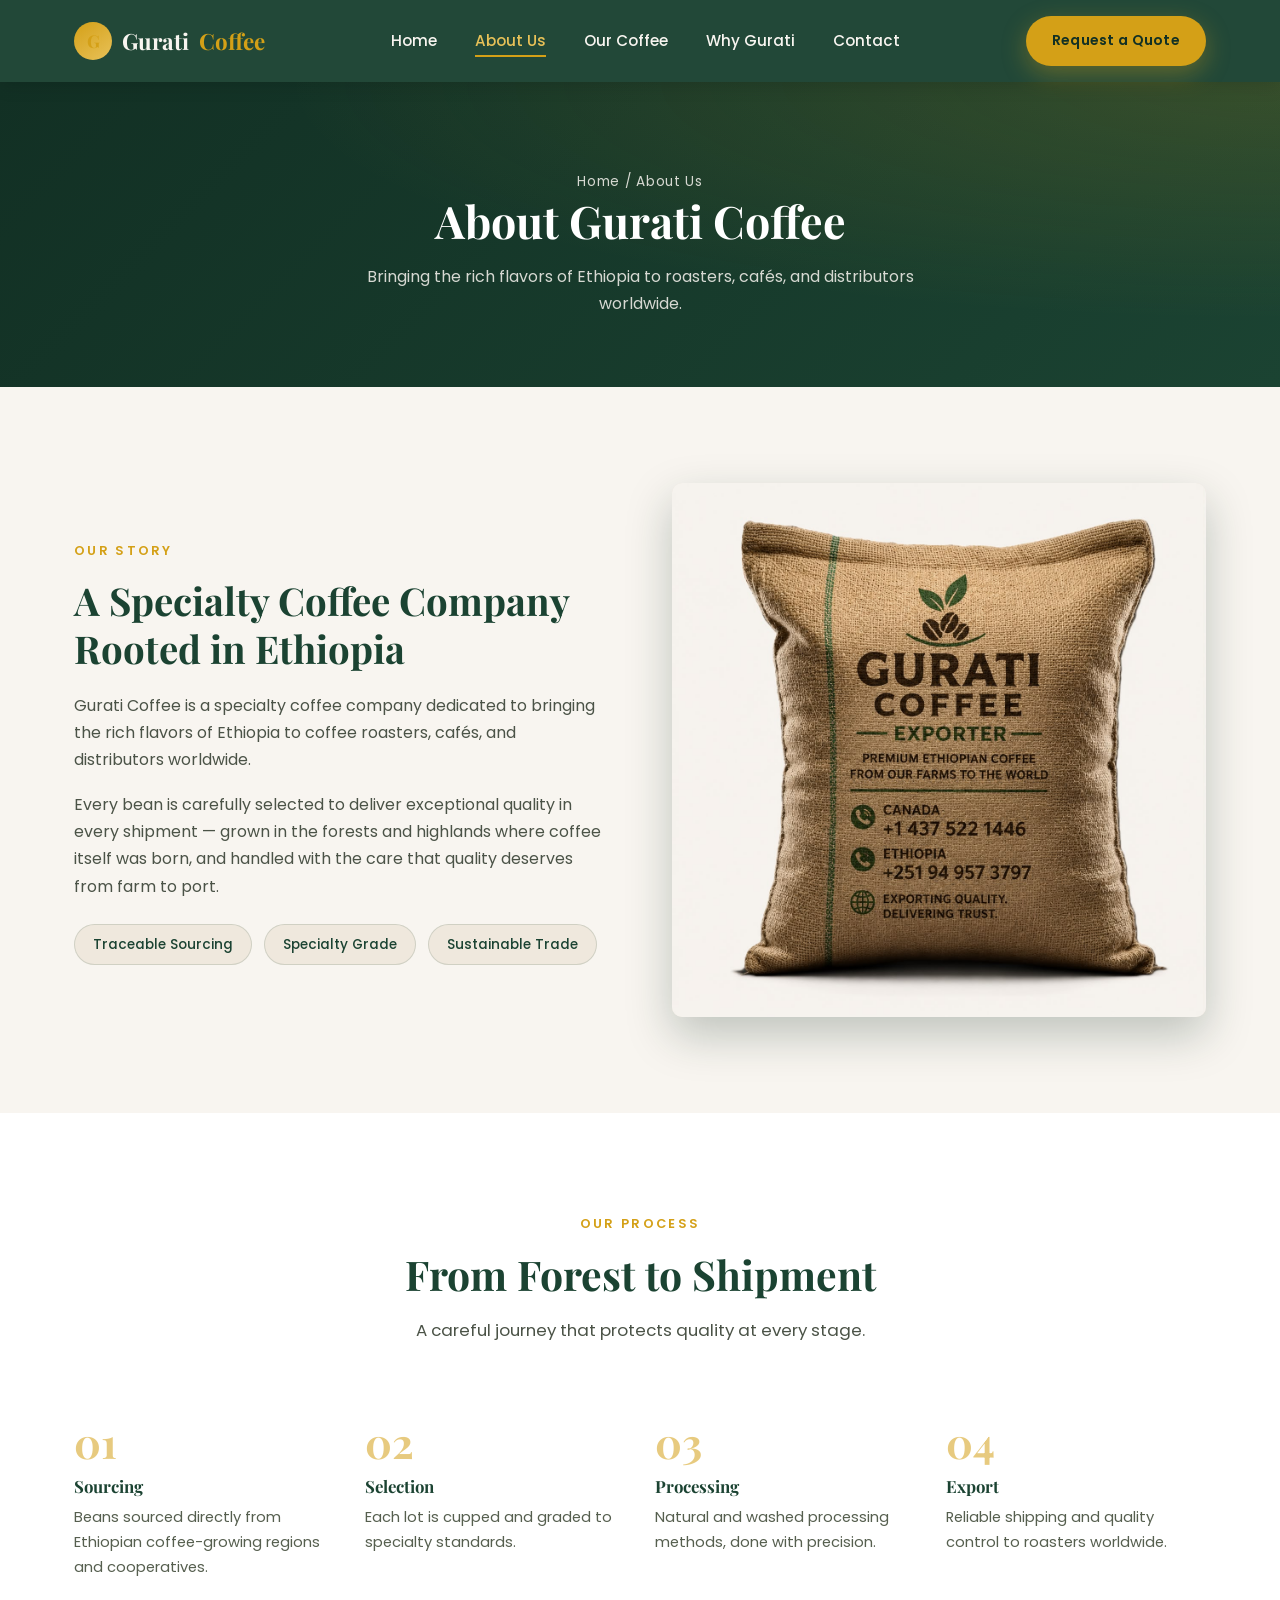
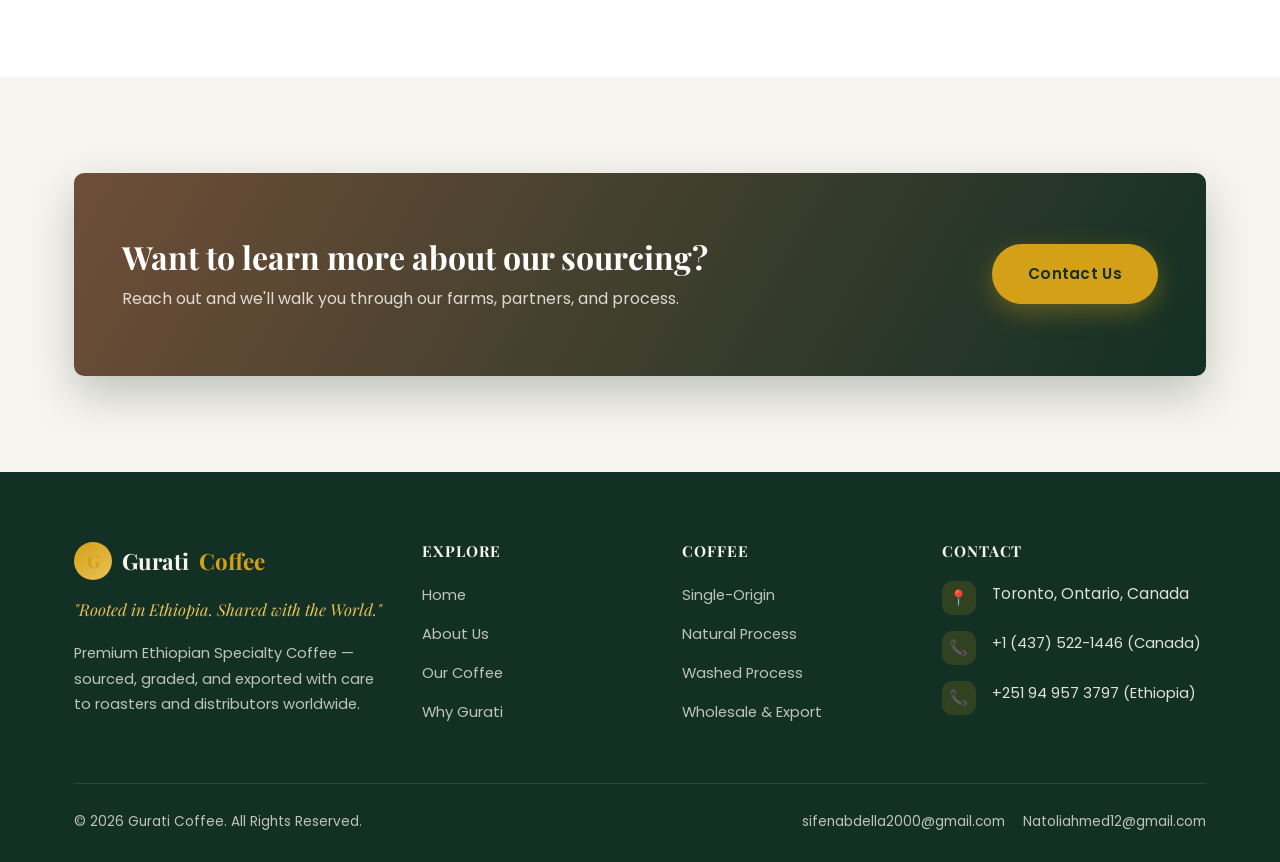
==== about.html @ 305aaea8 "first commit" ====
<!DOCTYPE html>
<html lang="en">
<head>
<meta charset="UTF-8">
<meta name="viewport" content="width=device-width, initial-scale=1.0">
<title>About Us | Gurati Coffee</title>
<meta name="description" content="Gurati Coffee is a specialty coffee company dedicated to bringing the rich flavors of Ethiopia to roasters, cafés, and distributors worldwide.">
<link rel="preconnect" href="https://fonts.googleapis.com">
<link rel="stylesheet" href="css/style.css">
</head>
<body>

<header class="site-header">
  <nav class="nav">
    <a href="index.html" class="logo">
      <span class="logo-mark">G</span>
      Gurati <span>Coffee</span>
    </a>
    <ul class="nav-links">
      <li><a href="index.html">Home</a></li>
      <li><a href="about.html" class="active">About Us</a></li>
      <li><a href="coffee.html">Our Coffee</a></li>
      <li><a href="why-us.html">Why Gurati</a></li>
      <li><a href="contact.html">Contact</a></li>
    </ul>
    <div class="nav-cta">
      <a href="contact.html" class="btn btn-primary">Request a Quote</a>
      <button class="nav-toggle" aria-label="Toggle menu">
        <span></span><span></span><span></span>
      </button>
    </div>
  </nav>
</header>

<section class="page-hero">
  <div class="container">
    <p class="breadcrumb">Home / About Us</p>
    <h1>About Gurati Coffee</h1>
    <p>Bringing the rich flavors of Ethiopia to roasters, cafés, and distributors worldwide.</p>
  </div>
</section>

<section class="section">
  <div class="container">
    <div class="split">
      <div>
        <span class="eyebrow">Our Story</span>
        <h2>A Specialty Coffee Company Rooted in Ethiopia</h2>
        <p>Gurati Coffee is a specialty coffee company dedicated to bringing the rich flavors of Ethiopia to coffee roasters, cafés, and distributors worldwide.</p>
        <p>Every bean is carefully selected to deliver exceptional quality in every shipment — grown in the forests and highlands where coffee itself was born, and handled with the care that quality deserves from farm to port.</p>
        <div class="tag-row">
          <span class="tag">Traceable Sourcing</span>
          <span class="tag">Specialty Grade</span>
          <span class="tag">Sustainable Trade</span>
        </div>
      </div>
      <div class="split-media has-photo">
        <img src="images/GUATI.jpeg" alt="Gurati Coffee export bag — premium Ethiopian coffee" loading="lazy">
      </div>
    </div>
  </div>
</section>

<section class="section section-alt">
  <div class="container">
    <div class="section-header">
      <span class="eyebrow">Our Process</span>
      <h2>From Forest to Shipment</h2>
      <p>A careful journey that protects quality at every stage.</p>
    </div>
    <div class="steps">
      <div class="step">
        <div class="step-number">01</div>
        <h3>Sourcing</h3>
        <p>Beans sourced directly from Ethiopian coffee-growing regions and cooperatives.</p>
      </div>
      <div class="step">
        <div class="step-number">02</div>
        <h3>Selection</h3>
        <p>Each lot is cupped and graded to specialty standards.</p>
      </div>
      <div class="step">
        <div class="step-number">03</div>
        <h3>Processing</h3>
        <p>Natural and washed processing methods, done with precision.</p>
      </div>
      <div class="step">
        <div class="step-number">04</div>
        <h3>Export</h3>
        <p>Reliable shipping and quality control to roasters worldwide.</p>
      </div>
    </div>
  </div>
</section>

<section class="section">
  <div class="container">
    <div class="cta-band">
      <div>
        <h2>Want to learn more about our sourcing?</h2>
        <p>Reach out and we'll walk you through our farms, partners, and process.</p>
      </div>
      <a href="contact.html" class="btn btn-primary">Contact Us</a>
    </div>
  </div>
</section>

<footer class="site-footer">
  <div class="container">
    <div class="footer-grid">
      <div class="footer-brand">
        <a href="index.html" class="logo">
          <span class="logo-mark">G</span>
          Gurati <span>Coffee</span>
        </a>
        <p class="footer-tagline">"Rooted in Ethiopia. Shared with the World."</p>
        <p class="footer-desc">Premium Ethiopian Specialty Coffee — sourced, graded, and exported with care to roasters and distributors worldwide.</p>
      </div>
      <div class="footer-col">
        <h4>Explore</h4>
        <ul>
          <li><a href="index.html">Home</a></li>
          <li><a href="about.html">About Us</a></li>
          <li><a href="coffee.html">Our Coffee</a></li>
          <li><a href="why-us.html">Why Gurati</a></li>
        </ul>
      </div>
      <div class="footer-col">
        <h4>Coffee</h4>
        <ul>
          <li><a href="coffee.html">Single-Origin</a></li>
          <li><a href="coffee.html">Natural Process</a></li>
          <li><a href="coffee.html">Washed Process</a></li>
          <li><a href="coffee.html">Wholesale &amp; Export</a></li>
        </ul>
      </div>
      <div class="footer-col">
        <h4>Contact</h4>
        <div class="contact-item">
          <span class="icon">📍</span>
          <p>Toronto, Ontario, Canada</p>
        </div>
        <div class="contact-item">
          <span class="icon">📞</span>
          <a href="tel:+14375221446">+1 (437) 522-1446 (Canada)</a>
        </div>
        <div class="contact-item">
          <span class="icon">📞</span>
          <a href="tel:+251949573797">+251 94 957 3797 (Ethiopia)</a>
        </div>
      </div>
    </div>
    <div class="footer-bottom">
      <p>© 2026 Gurati Coffee. All Rights Reserved.</p>
      <div class="emails">
        <a href="mailto:sifenabdella2000@gmail.com">sifenabdella2000@gmail.com</a>
        <a href="mailto:Natoliahmed12@gmail.com">Natoliahmed12@gmail.com</a>
      </div>
    </div>
  </div>
</footer>

<script src="js/main.js"></script>
</body>
</html>
---- css/style.css ----
/* ============================
   Gurati Coffee — Design System
   ============================ */

@import url('https://fonts.googleapis.com/css2?family=Playfair+Display:wght@500;600;700;800&family=Poppins:wght@300;400;500;600;700&display=swap');

:root {
  --forest-green: #1B4332;
  --forest-green-dark: #123024;
  --forest-green-light: #2D6A4F;
  --earth-brown: #6F4E37;
  --earth-brown-light: #8B6B4F;
  --cream: #F8F5F0;
  --cream-dark: #EFE8DD;
  --gold: #D4A017;
  --gold-light: #E8C158;
  --ink: #23281F;
  --white: #FFFFFF;

  --font-heading: 'Playfair Display', Georgia, serif;
  --font-body: 'Poppins', 'Segoe UI', sans-serif;

  --max-width: 1180px;
  --radius: 10px;
  --shadow-soft: 0 10px 30px rgba(27, 67, 50, 0.12);
  --shadow-strong: 0 18px 45px rgba(18, 48, 36, 0.25);
  --transition: 0.3s ease;
}

* {
  margin: 0;
  padding: 0;
  box-sizing: border-box;
}

html {
  scroll-behavior: smooth;
}

body {
  font-family: var(--font-body);
  color: var(--ink);
  background: var(--cream);
  line-height: 1.7;
  overflow-x: hidden;
}

img {
  max-width: 100%;
  display: block;
}

a {
  text-decoration: none;
  color: inherit;
}

ul {
  list-style: none;
}

h1, h2, h3, h4 {
  font-family: var(--font-heading);
  color: var(--forest-green);
  line-height: 1.25;
}

.container {
  max-width: var(--max-width);
  margin: 0 auto;
  padding: 0 24px;
}

.eyebrow {
  display: inline-block;
  font-size: 0.8rem;
  letter-spacing: 0.18em;
  text-transform: uppercase;
  color: var(--gold);
  font-weight: 600;
  margin-bottom: 14px;
}

.section {
  padding: 96px 0;
}

.section-header {
  text-align: center;
  max-width: 640px;
  margin: 0 auto 56px;
}

.section-header h2 {
  font-size: clamp(1.9rem, 3.2vw, 2.6rem);
  margin-bottom: 16px;
}

.section-header p {
  color: #4B5347;
  font-size: 1.05rem;
}

.section-alt {
  background: var(--white);
}

/* ---------- Buttons ---------- */
.btn {
  display: inline-flex;
  align-items: center;
  justify-content: center;
  gap: 8px;
  padding: 15px 34px;
  border-radius: 50px;
  font-family: var(--font-body);
  font-weight: 600;
  font-size: 0.95rem;
  letter-spacing: 0.02em;
  cursor: pointer;
  border: 2px solid transparent;
  transition: transform var(--transition), box-shadow var(--transition), background var(--transition), color var(--transition), border-color var(--transition);
  white-space: nowrap;
}

.btn-primary {
  background: var(--gold);
  color: var(--forest-green-dark);
  box-shadow: 0 8px 24px rgba(212, 160, 23, 0.35);
}

.btn-primary:hover {
  transform: translateY(-3px);
  box-shadow: 0 14px 30px rgba(212, 160, 23, 0.45);
}

.btn-outline {
  background: transparent;
  color: var(--cream);
  border-color: rgba(248, 245, 240, 0.6);
}

.btn-outline:hover {
  background: rgba(248, 245, 240, 0.12);
  border-color: var(--cream);
  transform: translateY(-3px);
}

.btn-dark {
  background: var(--forest-green);
  color: var(--cream);
}

.btn-dark:hover {
  background: var(--forest-green-dark);
  transform: translateY(-3px);
  box-shadow: var(--shadow-strong);
}

/* ---------- Header / Nav ---------- */
.site-header {
  position: sticky;
  top: 0;
  z-index: 100;
  background: rgba(27, 67, 50, 0.97);
  backdrop-filter: blur(6px);
  box-shadow: 0 2px 18px rgba(0, 0, 0, 0.15);
}

.nav {
  display: flex;
  align-items: center;
  justify-content: space-between;
  padding: 16px 24px;
  max-width: var(--max-width);
  margin: 0 auto;
}

.logo {
  display: flex;
  align-items: center;
  gap: 10px;
  font-family: var(--font-heading);
  font-size: 1.4rem;
  font-weight: 700;
  color: var(--cream);
}

.logo-mark {
  width: 38px;
  height: 38px;
  border-radius: 50%;
  background: linear-gradient(145deg, var(--gold), var(--gold-light));
  display: flex;
  align-items: center;
  justify-content: center;
  font-size: 1.1rem;
  color: var(--forest-green-dark);
  flex-shrink: 0;
}

.logo span {
  color: var(--gold);
}

.nav-links {
  display: flex;
  align-items: center;
  gap: 38px;
}

.nav-links a {
  color: var(--cream);
  font-weight: 500;
  font-size: 0.95rem;
  position: relative;
  padding: 6px 0;
  transition: color var(--transition);
}

.nav-links a::after {
  content: '';
  position: absolute;
  left: 0;
  bottom: 0;
  width: 0;
  height: 2px;
  background: var(--gold);
  transition: width var(--transition);
}

.nav-links a:hover,
.nav-links a.active {
  color: var(--gold-light);
}

.nav-links a:hover::after,
.nav-links a.active::after {
  width: 100%;
}

.nav-cta {
  display: flex;
  align-items: center;
  gap: 20px;
}

.nav-cta .btn {
  padding: 11px 24px;
  font-size: 0.88rem;
}

.nav-toggle {
  display: none;
  flex-direction: column;
  gap: 5px;
  background: none;
  border: none;
  cursor: pointer;
  padding: 6px;
}

.nav-toggle span {
  width: 26px;
  height: 2px;
  background: var(--cream);
  border-radius: 2px;
  transition: var(--transition);
}

/* ---------- Hero ---------- */
.hero {
  position: relative;
  background:
    radial-gradient(ellipse at top right, rgba(212, 160, 23, 0.18), transparent 55%),
    linear-gradient(135deg, var(--forest-green-dark) 0%, var(--forest-green) 55%, var(--forest-green-light) 100%);
  color: var(--cream);
  padding: 130px 0 110px;
  overflow: hidden;
}

.hero::before {
  content: '';
  position: absolute;
  inset: 0;
  background-image:
    url("data:image/svg+xml,%3Csvg xmlns='http://www.w3.org/2000/svg' width='120' height='120' viewBox='0 0 120 120'%3E%3Cg fill='none' stroke='%23F8F5F0' stroke-opacity='0.05' stroke-width='1.5'%3E%3Cpath d='M60 10 C40 30, 40 50, 60 70 C80 50, 80 30, 60 10 Z'/%3E%3Cpath d='M60 70 L60 110'/%3E%3C/g%3E%3C/svg%3E");
  background-size: 220px;
  opacity: 0.6;
  pointer-events: none;
}

.hero-inner {
  position: relative;
  z-index: 1;
  max-width: 760px;
}

.hero .eyebrow {
  color: var(--gold-light);
}

.hero h1 {
  color: var(--white);
  font-size: clamp(2.4rem, 5vw, 3.6rem);
  margin-bottom: 22px;
}

.hero h1 em {
  font-style: normal;
  color: var(--gold-light);
}

.hero p {
  font-size: 1.15rem;
  color: rgba(248, 245, 240, 0.88);
  max-width: 560px;
  margin-bottom: 40px;
}

.hero-actions {
  display: flex;
  flex-wrap: wrap;
  gap: 18px;
}

.page-hero {
  position: relative;
  background:
    radial-gradient(ellipse at top right, rgba(212, 160, 23, 0.16), transparent 55%),
    linear-gradient(135deg, var(--forest-green-dark) 0%, var(--forest-green) 100%);
  color: var(--cream);
  padding: 88px 0 70px;
  text-align: center;
}

.page-hero h1 {
  color: var(--white);
  font-size: clamp(2rem, 4vw, 2.8rem);
  margin-bottom: 14px;
}

.page-hero p {
  color: rgba(248, 245, 240, 0.85);
  max-width: 560px;
  margin: 0 auto;
}

.breadcrumb {
  font-size: 0.85rem;
  color: var(--gold-light);
  letter-spacing: 0.05em;
  margin-bottom: 16px;
}

/* ---------- Cards / Grids ---------- */
.grid {
  display: grid;
  gap: 32px;
}

.grid-2 { grid-template-columns: repeat(2, 1fr); }
.grid-3 { grid-template-columns: repeat(3, 1fr); }
.grid-4 { grid-template-columns: repeat(4, 1fr); }

.card {
  background: var(--white);
  border-radius: var(--radius);
  padding: 40px 30px;
  box-shadow: var(--shadow-soft);
  transition: transform var(--transition), box-shadow var(--transition);
  border-top: 3px solid var(--gold);
}

.card:hover {
  transform: translateY(-6px);
  box-shadow: var(--shadow-strong);
}

.card-icon {
  width: 56px;
  height: 56px;
  border-radius: 14px;
  background: linear-gradient(145deg, var(--forest-green), var(--forest-green-light));
  display: flex;
  align-items: center;
  justify-content: center;
  font-size: 1.5rem;
  margin-bottom: 22px;
}

.card h3 {
  font-size: 1.2rem;
  margin-bottom: 10px;
}

.card p {
  color: #565f4f;
  font-size: 0.96rem;
}

/* ---------- About split ---------- */
.split {
  display: grid;
  grid-template-columns: 1fr 1fr;
  gap: 64px;
  align-items: center;
}

.split-media {
  position: relative;
  border-radius: var(--radius);
  overflow: hidden;
  min-height: 380px;
  background: linear-gradient(155deg, var(--earth-brown) 0%, var(--forest-green) 100%);
  box-shadow: var(--shadow-strong);
  display: flex;
  align-items: center;
  justify-content: center;
}

.split-media::after {
  content: '☕';
  font-size: 5rem;
  opacity: 0.85;
  filter: drop-shadow(0 10px 18px rgba(0,0,0,0.25));
}

.split-media.alt {
  background: linear-gradient(155deg, var(--forest-green) 0%, var(--earth-brown) 100%);
}

.split-media.has-photo {
  background: var(--cream-dark);
}

.split-media.has-photo::after {
  content: none;
}

.split-media img {
  width: 100%;
  height: 100%;
  object-fit: cover;
  object-position: center;
}

.split h2 {
  font-size: clamp(1.8rem, 3vw, 2.4rem);
  margin-bottom: 20px;
}

.split p {
  color: #4B5347;
  margin-bottom: 18px;
}

.tag-row {
  display: flex;
  flex-wrap: wrap;
  gap: 12px;
  margin-top: 24px;
}

.tag {
  background: var(--cream-dark);
  color: var(--forest-green);
  border: 1px solid rgba(27, 67, 50, 0.15);
  padding: 8px 18px;
  border-radius: 50px;
  font-size: 0.85rem;
  font-weight: 500;
}

/* ---------- Stats / Why banner ---------- */
.why-band {
  background: var(--forest-green-dark);
  color: var(--cream);
  padding: 90px 0;
  position: relative;
  overflow: hidden;
}

.why-band::before {
  content: '';
  position: absolute;
  inset: 0;
  background-image: url("data:image/svg+xml,%3Csvg xmlns='http://www.w3.org/2000/svg' width='140' height='140' viewBox='0 0 140 140'%3E%3Cg fill='none' stroke='%23D4A017' stroke-opacity='0.06' stroke-width='1.5'%3E%3Ccircle cx='70' cy='70' r='60'/%3E%3C/g%3E%3C/svg%3E");
  background-size: 260px;
}

.why-band .section-header h2,
.why-band .section-header p {
  color: var(--cream);
}

.why-band .section-header p {
  color: rgba(248, 245, 240, 0.75);
}

.why-band .card {
  background: rgba(248, 245, 240, 0.06);
  border-top: 3px solid var(--gold);
  box-shadow: none;
  backdrop-filter: blur(4px);
}

.why-band .card h3 {
  color: var(--cream);
}

.why-band .card p {
  color: rgba(248, 245, 240, 0.75);
}

.why-band .card:hover {
  background: rgba(248, 245, 240, 0.1);
}

/* ---------- Process steps ---------- */
.steps {
  counter-reset: step;
  display: grid;
  grid-template-columns: repeat(4, 1fr);
  gap: 30px;
}

.step {
  position: relative;
  padding-top: 20px;
}

.step-number {
  font-family: var(--font-heading);
  font-size: 2.6rem;
  font-weight: 700;
  color: var(--gold);
  opacity: 0.55;
  line-height: 1;
  margin-bottom: 14px;
}

.step h3 {
  font-size: 1.05rem;
  margin-bottom: 8px;
}

.step p {
  color: #565f4f;
  font-size: 0.92rem;
}

/* ---------- CTA band ---------- */
.cta-band {
  background: linear-gradient(120deg, var(--earth-brown) 0%, var(--forest-green-dark) 100%);
  color: var(--cream);
  border-radius: var(--radius);
  padding: 64px 48px;
  display: flex;
  align-items: center;
  justify-content: space-between;
  gap: 32px;
  flex-wrap: wrap;
  box-shadow: var(--shadow-strong);
}

.cta-band h2 {
  color: var(--white);
  font-size: clamp(1.5rem, 2.6vw, 2rem);
  margin-bottom: 8px;
}

.cta-band p {
  color: rgba(248, 245, 240, 0.85);
}

/* ---------- Contact ---------- */
.contact-grid {
  display: grid;
  grid-template-columns: 1fr 1.15fr;
  gap: 56px;
  align-items: start;
}

.contact-info-card {
  background: var(--forest-green-dark);
  color: var(--cream);
  border-radius: var(--radius);
  padding: 44px 36px;
  box-shadow: var(--shadow-strong);
}

.contact-info-card h3 {
  color: var(--white);
  margin-bottom: 24px;
}

.contact-item {
  display: flex;
  gap: 16px;
  margin-bottom: 24px;
  align-items: flex-start;
}

.contact-item .icon {
  width: 42px;
  height: 42px;
  border-radius: 10px;
  background: rgba(212, 160, 23, 0.16);
  color: var(--gold-light);
  display: flex;
  align-items: center;
  justify-content: center;
  font-size: 1.1rem;
  flex-shrink: 0;
}

.contact-item h4 {
  color: var(--gold-light);
  font-size: 0.85rem;
  text-transform: uppercase;
  letter-spacing: 0.06em;
  margin-bottom: 4px;
}

.contact-item p, .contact-item a {
  color: rgba(248, 245, 240, 0.9);
  font-size: 0.98rem;
}

.contact-form {
  background: var(--white);
  border-radius: var(--radius);
  padding: 44px 40px;
  box-shadow: var(--shadow-soft);
}

.form-row {
  display: grid;
  grid-template-columns: 1fr 1fr;
  gap: 20px;
}

.field {
  margin-bottom: 22px;
}

.field label {
  display: block;
  font-size: 0.88rem;
  font-weight: 600;
  color: var(--forest-green);
  margin-bottom: 8px;
}

.field input,
.field select,
.field textarea {
  width: 100%;
  padding: 13px 16px;
  border: 1.5px solid #DDD6C9;
  border-radius: 8px;
  font-family: var(--font-body);
  font-size: 0.95rem;
  background: var(--cream);
  transition: border-color var(--transition), box-shadow var(--transition);
}

.field input:focus,
.field select:focus,
.field textarea:focus {
  outline: none;
  border-color: var(--gold);
  box-shadow: 0 0 0 3px rgba(212, 160, 23, 0.18);
}

.field textarea {
  resize: vertical;
  min-height: 130px;
}

.form-note {
  font-size: 0.82rem;
  color: #7a8172;
  margin-top: 12px;
}

.map-wrap {
  margin-top: 60px;
  border-radius: var(--radius);
  overflow: hidden;
  box-shadow: var(--shadow-soft);
}

.map-wrap iframe {
  width: 100%;
  height: 360px;
  border: 0;
  display: block;
}

/* ---------- Footer ---------- */
.site-footer {
  background: var(--forest-green-dark);
  color: rgba(248, 245, 240, 0.75);
  padding: 70px 0 28px;
}

.footer-grid {
  display: grid;
  grid-template-columns: 1.4fr 1fr 1fr 1.2fr;
  gap: 40px;
  padding-bottom: 46px;
  border-bottom: 1px solid rgba(248, 245, 240, 0.12);
}

.footer-brand .logo {
  margin-bottom: 16px;
}

.footer-tagline {
  font-family: var(--font-heading);
  font-style: italic;
  color: var(--gold-light);
  font-size: 1.02rem;
  margin: 14px 0 18px;
}

.footer-desc {
  font-size: 0.92rem;
  max-width: 320px;
}

.footer-col h4 {
  color: var(--cream);
  font-size: 0.95rem;
  text-transform: uppercase;
  letter-spacing: 0.06em;
  margin-bottom: 20px;
}

.footer-col ul li {
  margin-bottom: 12px;
}

.footer-col a {
  font-size: 0.92rem;
  transition: color var(--transition);
}

.footer-col a:hover {
  color: var(--gold-light);
}

.footer-col .contact-item {
  margin-bottom: 16px;
}

.footer-col .contact-item .icon {
  width: 34px;
  height: 34px;
  font-size: 0.95rem;
}

.social-row {
  display: flex;
  gap: 12px;
  margin-top: 18px;
}

.social-row a {
  width: 38px;
  height: 38px;
  border-radius: 50%;
  background: rgba(248, 245, 240, 0.08);
  display: flex;
  align-items: center;
  justify-content: center;
  transition: background var(--transition), transform var(--transition);
}

.social-row a:hover {
  background: var(--gold);
  color: var(--forest-green-dark);
  transform: translateY(-3px);
}

.footer-bottom {
  display: flex;
  align-items: center;
  justify-content: space-between;
  flex-wrap: wrap;
  gap: 12px;
  padding-top: 26px;
  font-size: 0.85rem;
}

.footer-bottom .emails {
  display: flex;
  gap: 18px;
  flex-wrap: wrap;
}

.footer-bottom a:hover {
  color: var(--gold-light);
}

/* ---------- Responsive ---------- */
@media (max-width: 960px) {
  .grid-4 { grid-template-columns: repeat(2, 1fr); }
  .grid-3 { grid-template-columns: repeat(2, 1fr); }
  .steps { grid-template-columns: repeat(2, 1fr); }
  .split { grid-template-columns: 1fr; }
  .split-media { min-height: 280px; order: -1; }
  .contact-grid { grid-template-columns: 1fr; }
  .footer-grid { grid-template-columns: 1fr 1fr; }
}

@media (max-width: 720px) {
  .nav-links, .nav-cta .btn-outline-desktop { display: none; }
  .nav-toggle { display: flex; }
  .nav-cta { gap: 12px; }

  .nav-links {
    position: absolute;
    top: 100%;
    left: 0;
    right: 0;
    background: var(--forest-green-dark);
    flex-direction: column;
    align-items: flex-start;
    padding: 24px;
    gap: 20px;
    box-shadow: var(--shadow-strong);
    display: none;
  }

  .nav-links.open {
    display: flex;
  }

  .grid-4, .grid-3, .grid-2 { grid-template-columns: 1fr; }
  .steps { grid-template-columns: 1fr; }
  .form-row { grid-template-columns: 1fr; }
  .footer-grid { grid-template-columns: 1fr; }
  .cta-band { flex-direction: column; text-align: center; }
  .section { padding: 70px 0; }
}
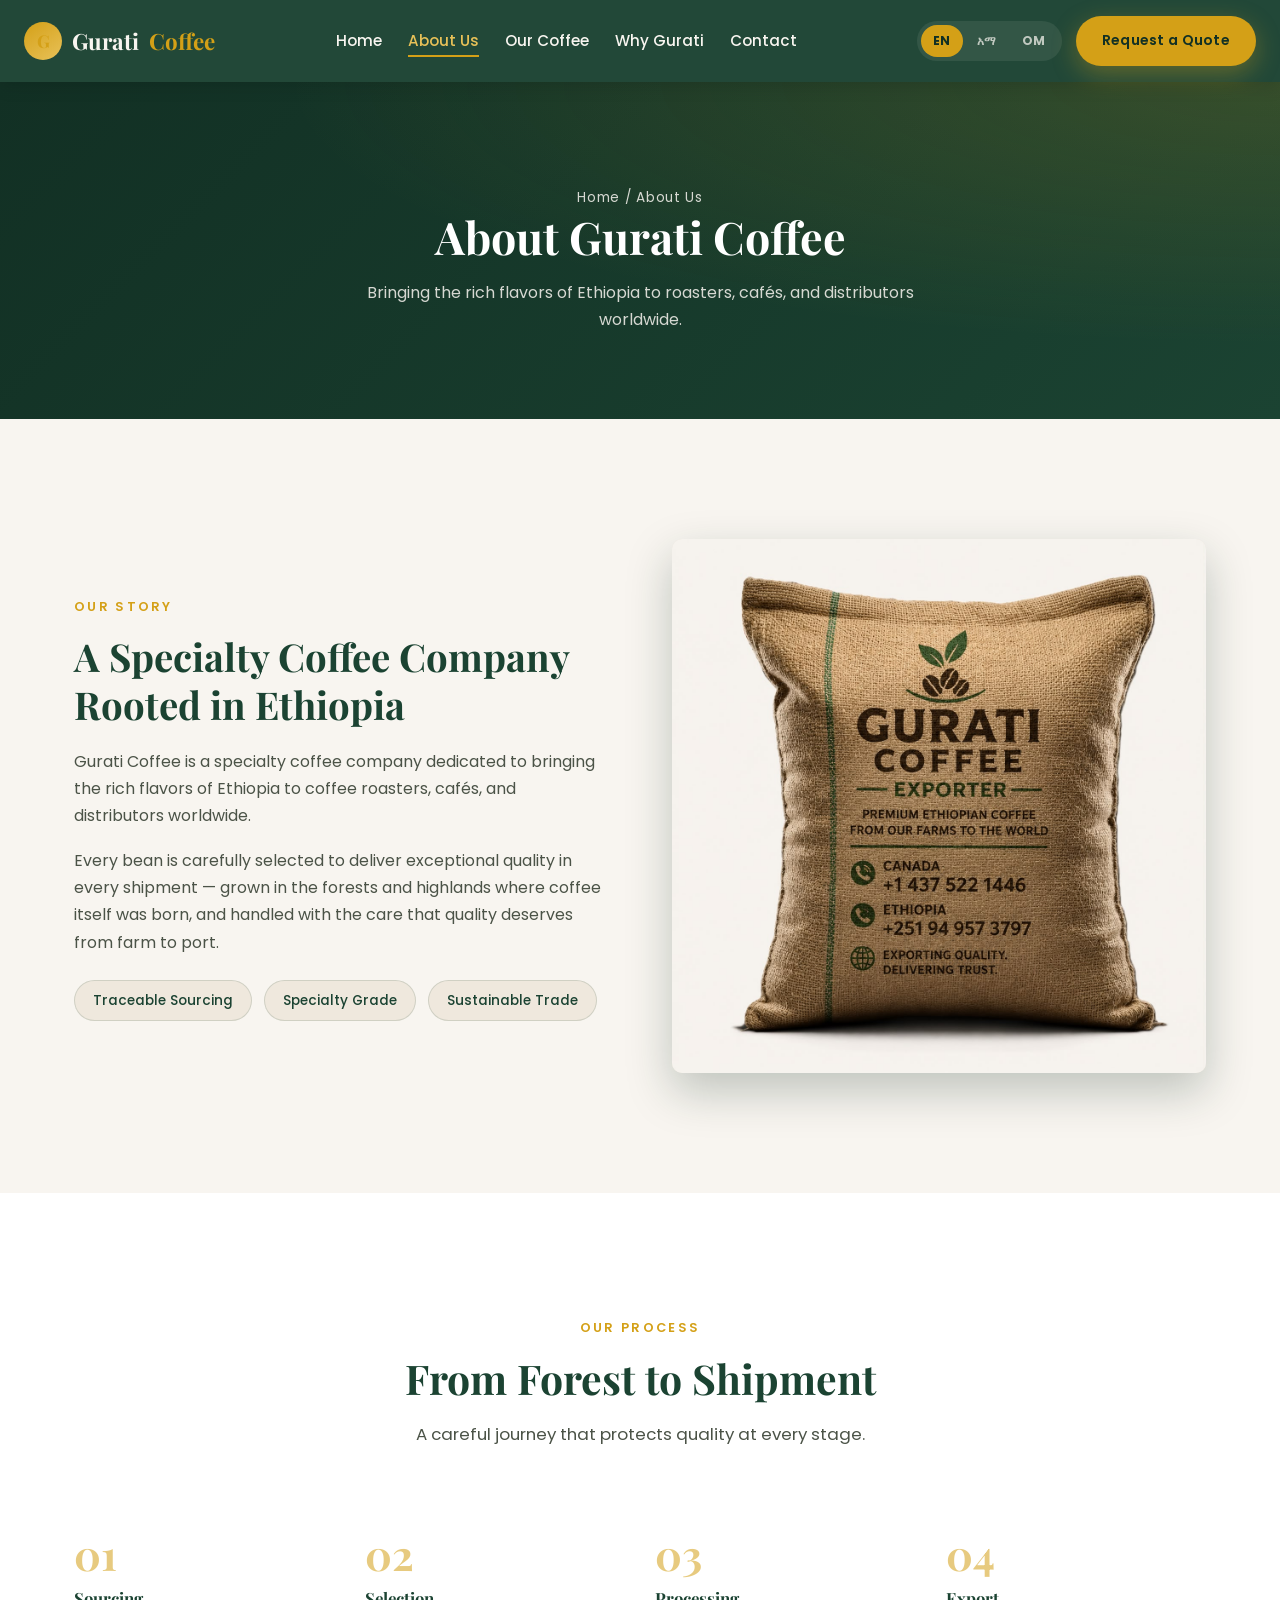
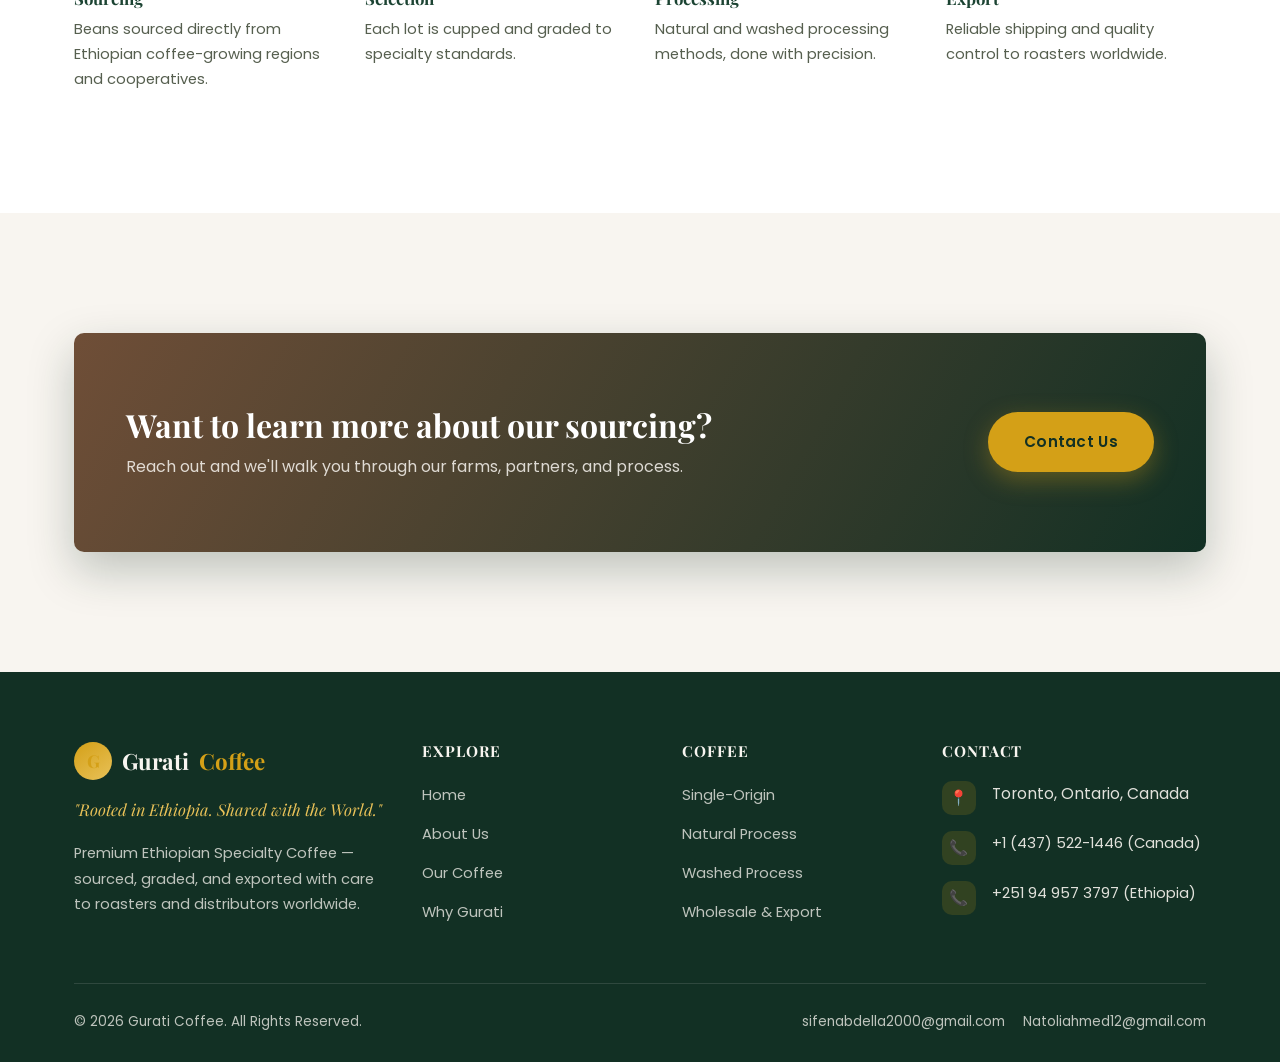
==== commit 92603fa8: "Add English/Amharic/Afaan Oromoo language switcher Wire data-i18n attributes across all pages with a" ====
--- a/about.html
+++ b/about.html
@@ -17,14 +17,19 @@
       Gurati <span>Coffee</span>
     </a>
     <ul class="nav-links">
-      <li><a href="index.html">Home</a></li>
-      <li><a href="about.html" class="active">About Us</a></li>
-      <li><a href="coffee.html">Our Coffee</a></li>
-      <li><a href="why-us.html">Why Gurati</a></li>
-      <li><a href="contact.html">Contact</a></li>
+      <li><a href="index.html" data-i18n="nav.home">Home</a></li>
+      <li><a href="about.html" class="active" data-i18n="nav.about">About Us</a></li>
+      <li><a href="coffee.html" data-i18n="nav.coffee">Our Coffee</a></li>
+      <li><a href="why-us.html" data-i18n="nav.why">Why Gurati</a></li>
+      <li><a href="contact.html" data-i18n="nav.contact">Contact</a></li>
     </ul>
     <div class="nav-cta">
-      <a href="contact.html" class="btn btn-primary">Request a Quote</a>
+      <div class="lang-switcher" role="group" aria-label="Language">
+        <button type="button" data-lang="en" class="active">EN</button>
+        <button type="button" data-lang="am">አማ</button>
+        <button type="button" data-lang="om">OM</button>
+      </div>
+      <a href="contact.html" class="btn btn-primary" data-i18n="common.requestQuote">Request a Quote</a>
       <button class="nav-toggle" aria-label="Toggle menu">
         <span></span><span></span><span></span>
       </button>
@@ -34,9 +39,9 @@
 
 <section class="page-hero">
   <div class="container">
-    <p class="breadcrumb">Home / About Us</p>
-    <h1>About Gurati Coffee</h1>
-    <p>Bringing the rich flavors of Ethiopia to roasters, cafés, and distributors worldwide.</p>
+    <p class="breadcrumb" data-i18n="about.breadcrumb">Home / About Us</p>
+    <h1 data-i18n="about.title">About Gurati Coffee</h1>
+    <p data-i18n="about.subtitle">Bringing the rich flavors of Ethiopia to roasters, cafés, and distributors worldwide.</p>
   </div>
 </section>
 
@@ -44,14 +49,14 @@
   <div class="container">
     <div class="split">
       <div>
-        <span class="eyebrow">Our Story</span>
-        <h2>A Specialty Coffee Company Rooted in Ethiopia</h2>
-        <p>Gurati Coffee is a specialty coffee company dedicated to bringing the rich flavors of Ethiopia to coffee roasters, cafés, and distributors worldwide.</p>
-        <p>Every bean is carefully selected to deliver exceptional quality in every shipment — grown in the forests and highlands where coffee itself was born, and handled with the care that quality deserves from farm to port.</p>
+        <span class="eyebrow" data-i18n="about.storyEyebrow">Our Story</span>
+        <h2 data-i18n="about.storyTitle">A Specialty Coffee Company Rooted in Ethiopia</h2>
+        <p data-i18n="about.storyP1">Gurati Coffee is a specialty coffee company dedicated to bringing the rich flavors of Ethiopia to coffee roasters, cafés, and distributors worldwide.</p>
+        <p data-i18n="about.storyP2">Every bean is carefully selected to deliver exceptional quality in every shipment — grown in the forests and highlands where coffee itself was born, and handled with the care that quality deserves from farm to port.</p>
         <div class="tag-row">
-          <span class="tag">Traceable Sourcing</span>
-          <span class="tag">Specialty Grade</span>
-          <span class="tag">Sustainable Trade</span>
+          <span class="tag" data-i18n="about.tag1">Traceable Sourcing</span>
+          <span class="tag" data-i18n="about.tag2">Specialty Grade</span>
+          <span class="tag" data-i18n="about.tag3">Sustainable Trade</span>
         </div>
       </div>
       <div class="split-media has-photo">
@@ -64,30 +69,30 @@
 <section class="section section-alt">
   <div class="container">
     <div class="section-header">
-      <span class="eyebrow">Our Process</span>
-      <h2>From Forest to Shipment</h2>
-      <p>A careful journey that protects quality at every stage.</p>
+      <span class="eyebrow" data-i18n="about.processEyebrow">Our Process</span>
+      <h2 data-i18n="about.processTitle">From Forest to Shipment</h2>
+      <p data-i18n="about.processDesc">A careful journey that protects quality at every stage.</p>
     </div>
     <div class="steps">
       <div class="step">
         <div class="step-number">01</div>
-        <h3>Sourcing</h3>
-        <p>Beans sourced directly from Ethiopian coffee-growing regions and cooperatives.</p>
+        <h3 data-i18n="about.step1Title">Sourcing</h3>
+        <p data-i18n="about.step1Desc">Beans sourced directly from Ethiopian coffee-growing regions and cooperatives.</p>
       </div>
       <div class="step">
         <div class="step-number">02</div>
-        <h3>Selection</h3>
-        <p>Each lot is cupped and graded to specialty standards.</p>
+        <h3 data-i18n="about.step2Title">Selection</h3>
+        <p data-i18n="about.step2Desc">Each lot is cupped and graded to specialty standards.</p>
       </div>
       <div class="step">
         <div class="step-number">03</div>
-        <h3>Processing</h3>
-        <p>Natural and washed processing methods, done with precision.</p>
+        <h3 data-i18n="about.step3Title">Processing</h3>
+        <p data-i18n="about.step3Desc">Natural and washed processing methods, done with precision.</p>
       </div>
       <div class="step">
         <div class="step-number">04</div>
-        <h3>Export</h3>
-        <p>Reliable shipping and quality control to roasters worldwide.</p>
+        <h3 data-i18n="about.step4Title">Export</h3>
+        <p data-i18n="about.step4Desc">Reliable shipping and quality control to roasters worldwide.</p>
       </div>
     </div>
   </div>
@@ -97,10 +102,10 @@
   <div class="container">
     <div class="cta-band">
       <div>
-        <h2>Want to learn more about our sourcing?</h2>
-        <p>Reach out and we'll walk you through our farms, partners, and process.</p>
+        <h2 data-i18n="about.ctaTitle">Want to learn more about our sourcing?</h2>
+        <p data-i18n="about.ctaDesc">Reach out and we'll walk you through our farms, partners, and process.</p>
       </div>
-      <a href="contact.html" class="btn btn-primary">Contact Us</a>
+      <a href="contact.html" class="btn btn-primary" data-i18n="common.contactUs">Contact Us</a>
     </div>
   </div>
 </section>
@@ -113,32 +118,32 @@
           <span class="logo-mark">G</span>
           Gurati <span>Coffee</span>
         </a>
-        <p class="footer-tagline">"Rooted in Ethiopia. Shared with the World."</p>
-        <p class="footer-desc">Premium Ethiopian Specialty Coffee — sourced, graded, and exported with care to roasters and distributors worldwide.</p>
+        <p class="footer-tagline" data-i18n="footer.tagline">"Rooted in Ethiopia. Shared with the World."</p>
+        <p class="footer-desc" data-i18n="footer.desc">Premium Ethiopian Specialty Coffee — sourced, graded, and exported with care to roasters and distributors worldwide.</p>
       </div>
       <div class="footer-col">
-        <h4>Explore</h4>
+        <h4 data-i18n="footer.explore">Explore</h4>
         <ul>
-          <li><a href="index.html">Home</a></li>
-          <li><a href="about.html">About Us</a></li>
-          <li><a href="coffee.html">Our Coffee</a></li>
-          <li><a href="why-us.html">Why Gurati</a></li>
+          <li><a href="index.html" data-i18n="nav.home">Home</a></li>
+          <li><a href="about.html" data-i18n="nav.about">About Us</a></li>
+          <li><a href="coffee.html" data-i18n="nav.coffee">Our Coffee</a></li>
+          <li><a href="why-us.html" data-i18n="nav.why">Why Gurati</a></li>
         </ul>
       </div>
       <div class="footer-col">
-        <h4>Coffee</h4>
+        <h4 data-i18n="footer.coffeeCol">Coffee</h4>
         <ul>
-          <li><a href="coffee.html">Single-Origin</a></li>
-          <li><a href="coffee.html">Natural Process</a></li>
-          <li><a href="coffee.html">Washed Process</a></li>
-          <li><a href="coffee.html">Wholesale &amp; Export</a></li>
+          <li><a href="coffee.html" data-i18n="footer.singleOrigin">Single-Origin</a></li>
+          <li><a href="coffee.html" data-i18n="footer.natural">Natural Process</a></li>
+          <li><a href="coffee.html" data-i18n="footer.washed">Washed Process</a></li>
+          <li><a href="coffee.html" data-i18n="footer.wholesale">Wholesale &amp; Export</a></li>
         </ul>
       </div>
       <div class="footer-col">
-        <h4>Contact</h4>
+        <h4 data-i18n="footer.contactCol">Contact</h4>
         <div class="contact-item">
           <span class="icon">📍</span>
-          <p>Toronto, Ontario, Canada</p>
+          <p data-i18n="footer.location">Toronto, Ontario, Canada</p>
         </div>
         <div class="contact-item">
           <span class="icon">📞</span>
@@ -151,7 +156,7 @@
       </div>
     </div>
     <div class="footer-bottom">
-      <p>© 2026 Gurati Coffee. All Rights Reserved.</p>
+      <p data-i18n="footer.copyright">© 2026 Gurati Coffee. All Rights Reserved.</p>
       <div class="emails">
         <a href="mailto:sifenabdella2000@gmail.com">sifenabdella2000@gmail.com</a>
         <a href="mailto:Natoliahmed12@gmail.com">Natoliahmed12@gmail.com</a>
@@ -160,6 +165,7 @@
   </div>
 </footer>
 
+<script src="js/i18n.js"></script>
 <script src="js/main.js"></script>
 </body>
 </html>
--- a/css/style.css
+++ b/css/style.css
@@ -2,7 +2,7 @@
    Gurati Coffee — Design System
    ============================ */
 
-@import url('https://fonts.googleapis.com/css2?family=Playfair+Display:wght@500;600;700;800&family=Poppins:wght@300;400;500;600;700&display=swap');
+@import url('https://fonts.googleapis.com/css2?family=Noto+Sans+Ethiopic:wght@400;500;600;700&family=Playfair+Display:wght@500;600;700;800&family=Poppins:wght@300;400;500;600;700&display=swap');
 
 :root {
   --forest-green: #1B4332;
@@ -82,13 +82,13 @@
 }
 
 .section {
-  padding: 96px 0;
+  padding: 120px 0;
 }
 
 .section-header {
   text-align: center;
   max-width: 640px;
-  margin: 0 auto 56px;
+  margin: 0 auto 64px;
 }
 
 .section-header h2 {
@@ -172,7 +172,7 @@
   align-items: center;
   justify-content: space-between;
   padding: 16px 24px;
-  max-width: var(--max-width);
+  max-width: 1320px;
   margin: 0 auto;
 }
 
@@ -206,7 +206,7 @@
 .nav-links {
   display: flex;
   align-items: center;
-  gap: 38px;
+  gap: 26px;
 }
 
 .nav-links a {
@@ -215,6 +215,7 @@
   font-size: 0.95rem;
   position: relative;
   padding: 6px 0;
+  white-space: nowrap;
   transition: color var(--transition);
 }
 
@@ -242,7 +243,7 @@
 .nav-cta {
   display: flex;
   align-items: center;
-  gap: 20px;
+  gap: 14px;
 }
 
 .nav-cta .btn {
@@ -330,7 +331,7 @@
     radial-gradient(ellipse at top right, rgba(212, 160, 23, 0.16), transparent 55%),
     linear-gradient(135deg, var(--forest-green-dark) 0%, var(--forest-green) 100%);
   color: var(--cream);
-  padding: 88px 0 70px;
+  padding: 104px 0 86px;
   text-align: center;
 }
 
@@ -356,7 +357,7 @@
 /* ---------- Cards / Grids ---------- */
 .grid {
   display: grid;
-  gap: 32px;
+  gap: 36px;
 }
 
 .grid-2 { grid-template-columns: repeat(2, 1fr); }
@@ -366,7 +367,7 @@
 .card {
   background: var(--white);
   border-radius: var(--radius);
-  padding: 40px 30px;
+  padding: 44px 32px;
   box-shadow: var(--shadow-soft);
   transition: transform var(--transition), box-shadow var(--transition);
   border-top: 3px solid var(--gold);
@@ -476,7 +477,7 @@
 .why-band {
   background: var(--forest-green-dark);
   color: var(--cream);
-  padding: 90px 0;
+  padding: 112px 0;
   position: relative;
   overflow: hidden;
 }
@@ -555,7 +556,7 @@
   background: linear-gradient(120deg, var(--earth-brown) 0%, var(--forest-green-dark) 100%);
   color: var(--cream);
   border-radius: var(--radius);
-  padding: 64px 48px;
+  padding: 72px 52px;
   display: flex;
   align-items: center;
   justify-content: space-between;
@@ -803,6 +804,240 @@
 
 .footer-bottom a:hover {
   color: var(--gold-light);
+}
+
+/* ---------- Language ---------- */
+body.lang-am,
+body.lang-am input,
+body.lang-am select,
+body.lang-am textarea,
+body.lang-am button {
+  font-family: 'Noto Sans Ethiopic', var(--font-body);
+}
+
+body.lang-am h1,
+body.lang-am h2,
+body.lang-am h3,
+body.lang-am h4,
+body.lang-am .logo,
+body.lang-am .footer-tagline {
+  font-family: 'Noto Sans Ethiopic', var(--font-heading);
+}
+
+.lang-switcher {
+  display: flex;
+  align-items: center;
+  gap: 2px;
+  background: rgba(248, 245, 240, 0.08);
+  border-radius: 50px;
+  padding: 4px;
+}
+
+.lang-switcher button {
+  border: none;
+  background: transparent;
+  color: rgba(248, 245, 240, 0.72);
+  font-family: var(--font-body);
+  font-size: 0.76rem;
+  font-weight: 700;
+  letter-spacing: 0.02em;
+  padding: 7px 12px;
+  border-radius: 50px;
+  cursor: pointer;
+  transition: background var(--transition), color var(--transition);
+}
+
+.lang-switcher button:hover:not(.active) {
+  color: var(--cream);
+}
+
+.lang-switcher button.active {
+  background: var(--gold);
+  color: var(--forest-green-dark);
+}
+
+/* ---------- Hero visual / split ---------- */
+.hero-split {
+  display: grid;
+  grid-template-columns: 1.1fr 0.9fr;
+  gap: 56px;
+  align-items: center;
+}
+
+.hero-split .hero-inner {
+  max-width: none;
+}
+
+.hero-visual {
+  position: relative;
+  border-radius: var(--radius);
+  overflow: hidden;
+  min-height: 440px;
+  box-shadow: var(--shadow-strong);
+  background:
+    radial-gradient(circle at 28% 22%, rgba(212, 160, 23, 0.35), transparent 45%),
+    linear-gradient(155deg, var(--earth-brown) 0%, var(--forest-green-dark) 100%);
+  display: flex;
+  align-items: flex-end;
+  padding: 26px;
+}
+
+.hero-visual::before {
+  content: '';
+  position: absolute;
+  inset: 0;
+  background-image: url("data:image/svg+xml,%3Csvg xmlns='http://www.w3.org/2000/svg' width='140' height='140' viewBox='0 0 140 140'%3E%3Cg fill='none' stroke='%23F8F5F0' stroke-opacity='0.09' stroke-width='1.5'%3E%3Cpath d='M70 12 C48 34, 48 56, 70 78 C92 56, 92 34, 70 12 Z'/%3E%3Cpath d='M70 78 L70 128'/%3E%3C/g%3E%3C/svg%3E");
+  background-size: 240px;
+}
+
+.hero-visual .visual-mark {
+  position: absolute;
+  top: 44%;
+  left: 50%;
+  transform: translate(-50%, -50%);
+  font-size: 6rem;
+  opacity: 0.9;
+  filter: drop-shadow(0 14px 24px rgba(0, 0, 0, 0.3));
+}
+
+.hero-visual-badge {
+  position: relative;
+  z-index: 1;
+  background: rgba(18, 48, 36, 0.55);
+  backdrop-filter: blur(6px);
+  border: 1px solid rgba(248, 245, 240, 0.25);
+  border-radius: 14px;
+  padding: 18px 20px;
+  color: var(--cream);
+  max-width: 280px;
+}
+
+.hero-visual-badge strong {
+  display: block;
+  font-family: var(--font-heading);
+  font-size: 1.05rem;
+  color: var(--gold-light);
+  margin-bottom: 4px;
+}
+
+.hero-visual-badge span {
+  font-size: 0.85rem;
+  color: rgba(248, 245, 240, 0.85);
+}
+
+/* ---------- Trust bar ---------- */
+.trust-bar {
+  background: var(--white);
+  border-bottom: 1px solid rgba(27, 67, 50, 0.08);
+  padding: 30px 0;
+}
+
+.trust-bar-inner {
+  display: flex;
+  align-items: center;
+  justify-content: space-between;
+  flex-wrap: wrap;
+  gap: 24px;
+}
+
+.trust-item {
+  display: flex;
+  align-items: center;
+  gap: 12px;
+  font-size: 0.92rem;
+  font-weight: 600;
+  color: var(--forest-green);
+}
+
+.trust-item .trust-icon {
+  width: 40px;
+  height: 40px;
+  border-radius: 10px;
+  background: var(--cream-dark);
+  display: flex;
+  align-items: center;
+  justify-content: center;
+  font-size: 1.15rem;
+  flex-shrink: 0;
+}
+
+/* ---------- Origin cards ---------- */
+.origin-card {
+  background: var(--white);
+  border-radius: var(--radius);
+  overflow: hidden;
+  box-shadow: var(--shadow-soft);
+  transition: transform var(--transition), box-shadow var(--transition);
+}
+
+.origin-card:hover {
+  transform: translateY(-6px);
+  box-shadow: var(--shadow-strong);
+}
+
+.origin-photo {
+  position: relative;
+  height: 148px;
+  display: flex;
+  align-items: center;
+  justify-content: center;
+  font-size: 2.3rem;
+  color: rgba(248, 245, 240, 0.92);
+}
+
+.origin-photo.sidama { background: linear-gradient(150deg, var(--forest-green) 0%, var(--forest-green-dark) 100%); }
+.origin-photo.yirgacheffe { background: linear-gradient(150deg, var(--gold) 0%, var(--earth-brown) 100%); }
+.origin-photo.guji { background: linear-gradient(150deg, var(--earth-brown-light) 0%, var(--forest-green-dark) 100%); }
+.origin-photo.limu { background: linear-gradient(150deg, var(--forest-green-light) 0%, var(--earth-brown) 100%); }
+
+.origin-photo .region-tag {
+  position: absolute;
+  bottom: 10px;
+  left: 14px;
+  background: rgba(18, 48, 36, 0.5);
+  padding: 4px 12px;
+  border-radius: 50px;
+  font-size: 0.7rem;
+  font-weight: 600;
+  letter-spacing: 0.05em;
+  text-transform: uppercase;
+}
+
+.origin-body {
+  padding: 26px 24px 28px;
+}
+
+.origin-body h3 {
+  font-size: 1.12rem;
+  margin-bottom: 16px;
+}
+
+.origin-meta-row {
+  display: flex;
+  justify-content: space-between;
+  gap: 10px;
+  font-size: 0.85rem;
+  padding-bottom: 9px;
+  margin-bottom: 9px;
+  border-bottom: 1px dashed rgba(27, 67, 50, 0.14);
+}
+
+.origin-meta-row .label {
+  color: #7a8172;
+  font-weight: 600;
+  flex-shrink: 0;
+}
+
+.origin-meta-row .value {
+  color: var(--ink);
+  text-align: right;
+}
+
+.origin-note {
+  font-size: 0.78rem;
+  color: #8a9182;
+  margin-top: 16px;
+  font-style: italic;
 }
 
 /* ---------- Responsive ---------- */
@@ -844,5 +1079,12 @@
   .form-row { grid-template-columns: 1fr; }
   .footer-grid { grid-template-columns: 1fr; }
   .cta-band { flex-direction: column; text-align: center; }
-  .section { padding: 70px 0; }
-}
+  .section { padding: 84px 0; }
+  .why-band { padding: 84px 0; }
+  .hero { padding: 96px 0 72px; }
+  .hero-split { grid-template-columns: 1fr; gap: 48px; }
+  .hero-visual { order: -1; min-height: 260px; }
+  .trust-bar-inner { flex-direction: column; align-items: flex-start; gap: 18px; }
+  .origin-grid { grid-template-columns: 1fr; }
+  .lang-switcher { margin-left: 0; }
+}
